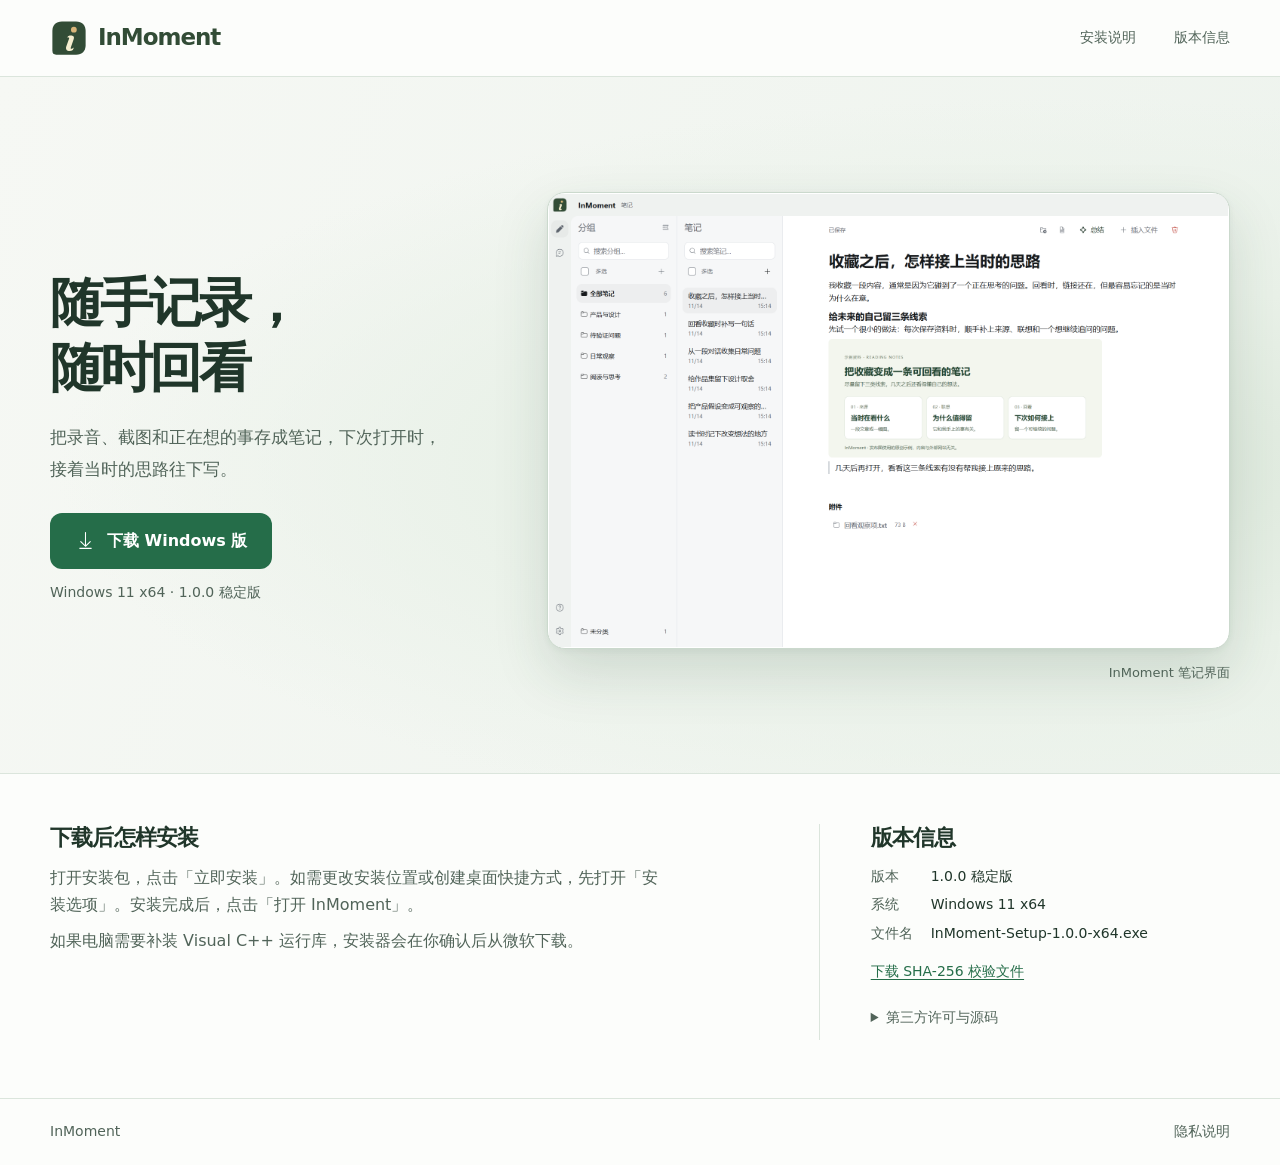
==== index.html @ 8eb2bcdb "Publish InMoment download site for 1.0.0" ====
<!doctype html>
<html lang="zh-CN">
<head>
  <meta charset="utf-8">
  <meta name="viewport" content="width=device-width, initial-scale=1">
  <meta name="color-scheme" content="light">
  <meta name="description" content="下载适用于 Windows 11 x64 的 InMoment。把录音和截图存成笔记，随时回看。">
  <title>下载 InMoment</title>
  <link rel="icon" href="./assets/icon.svg" type="image/svg+xml">
  <link rel="stylesheet" href="./style.css">
</head>
<body>
  <a class="skip-link" href="#main">跳到主要内容</a>
  <header class="top">
    <div class="wrap top-inner">
      <a class="brand" href="./" aria-label="InMoment 下载页"><img src="./assets/icon.svg" alt="" width="38" height="38">InMoment</a>
      <nav aria-label="主导航">
        <a href="#install">安装说明</a>
        <a href="#release">版本信息</a>
      </nav>
    </div>
  </header>
  <main id="main">
    <section class="hero" aria-labelledby="hero-title">
      <div class="wrap hero-inner">
        <div>
          <h1 id="hero-title" class="headline"><span>随手记录，</span><span>随时回看</span></h1>
          <p class="intro">把录音、截图和正在想的事存成笔记，下次打开时，接着当时的思路往下写。</p>
          <a class="download" href="https://github.com/ienqI/InMoment/releases/download/v1.0.0/InMoment-Setup-1.0.0-x64.exe" download>
            <img src="./assets/download.svg" alt="" width="21" height="21">下载 Windows 版
          </a>
          <p class="requirements">Windows 11 x64 · 1.0.0 稳定版</p>
        </div>
        <figure class="product">
          <div class="product-window">
            <img src="./assets/record-detail.png" alt="InMoment 的笔记界面，左侧显示分组和笔记列表，右侧显示笔记正文、图片和附件" width="1800" height="1200">
          </div>
          <figcaption>InMoment 笔记界面</figcaption>
        </figure>
      </div>
    </section>
    <div class="wrap details">
      <section id="install">
        <h2>下载后怎样安装</h2>
        <p>打开安装包，点击「立即安装」。如需更改安装位置或创建桌面快捷方式，先打开「安装选项」。安装完成后，点击「打开 InMoment」。</p>
        <p>如果电脑需要补装 Visual C++ 运行库，安装器会在你确认后从微软下载。</p>
      </section>
      <section class="release" id="release">
        <h2>版本信息</h2>
        <dl>
          <dt>版本</dt><dd>1.0.0 稳定版</dd>
          <dt>系统</dt><dd>Windows 11 x64</dd>
          <dt>文件名</dt><dd>InMoment-Setup-1.0.0-x64.exe</dd>
        </dl>
        <a class="text-link checksum" href="https://github.com/ienqI/InMoment/releases/download/v1.0.0/InMoment-Setup-1.0.0-x64.exe.sha256" download>下载 SHA-256 校验文件</a>
        <details class="source-downloads">
          <summary>第三方许可与源码</summary>
          <p>随软件分发的依赖沿用现有版本，对应文件保留原发布名称。</p>
          <ul>
            <li><a class="text-link" href="https://github.com/ienqI/InMoment/releases/download/v0.14.31-installer/InMoment-0.14.31-third-party-notices.zip" download>第三方许可与声明</a></li>
            <li><a class="text-link" href="https://github.com/ienqI/InMoment/releases/download/v0.14.31-installer/InMoment-0.14.31-ocr-corresponding-source.zip" download>OCR 随附库对应源码</a></li>
            <li><a class="text-link" href="https://github.com/ienqI/InMoment/releases/download/v0.14.31-installer/InMoment-0.14.31-electron-ffmpeg-source.zip" download>Electron 内 FFmpeg 对应源码</a></li>
            <li><a class="text-link" href="https://github.com/ienqI/InMoment/releases/download/v0.14.31-installer/InMoment-third-party-sources.zip" download>sharp / libvips 对应源码</a></li>
            <li><a class="text-link" href="https://github.com/ienqI/InMoment/releases/download/v0.14.31-installer/InMoment-0.14.31-canvas-source.zip" download>PDF Canvas 源码与许可</a></li>
            <li><a class="text-link" href="https://github.com/ienqI/InMoment/releases/download/v0.14.31-installer/InMoment-0.14.31-liberation-font-source.zip" download>PDF Liberation Sans 字体源码</a></li>
            <li><a class="text-link" href="https://github.com/ienqI/InMoment/releases/download/v0.14.31-installer/InMoment-0.14.31-ocr-geos-source.zip" download>OCR 内 GEOS 源码</a></li>
            <li><a class="text-link" href="https://github.com/ienqI/InMoment/releases/download/v0.14.31-installer/InMoment-0.14.31-ocr-openblas-source.zip" download>OCR 内 OpenBLAS 源码与构建记录</a></li>
          </ul>
        </details>
      </section>
    </div>
  </main>
  <footer><div class="wrap foot-inner"><span>InMoment</span><a href="./privacy.html">隐私说明</a></div></footer>
</body>
</html>
---- style.css ----
:root {
  --ink: #20362a;
  --muted: #516459;
  --brand: #324c36;
  --action: #256d49;
  --action-hover: #1e5e3e;
  --paper: #fcfdfb;
  --line: #dbe5dc;
  --wash: #eff3ef;
  font: 100%/1.65 "Microsoft YaHei UI", "Microsoft YaHei", "PingFang SC", system-ui, sans-serif;
  color: var(--ink);
  background: var(--paper);
}

*, *::before, *::after { box-sizing: border-box; }
body { margin: 0; }
a { color: inherit; text-decoration: none; }
a:focus-visible { outline: 2px solid var(--action); outline-offset: 5px; }
.skip-link { position: absolute; top: 12px; left: 12px; z-index: 1; padding: 10px 16px; border-radius: 8px; background: var(--paper); }
.skip-link:not(:focus) { clip-path: inset(50%); }
.wrap { width: min(100% - 6.25rem, 84.375rem); margin-inline: auto; }
.top { border-bottom: 1px solid var(--line); }
.top-inner { display: flex; min-height: 76px; align-items: center; justify-content: space-between; gap: 24px; }
.brand { display: inline-flex; align-items: center; gap: 10px; color: var(--brand); font-size: 1.4375rem; font-weight: 720; letter-spacing: -.045em; }
.brand img { display: block; }
.top nav { display: flex; gap: clamp(14px, 3vw, 42px); color: var(--muted); font-size: .875rem; }
.top nav a { display: grid; min-height: 44px; align-items: center; white-space: nowrap; }
.top nav a:hover, .top nav a[aria-current="page"], footer a:hover { color: var(--action); }
.text-link { color: var(--action); text-decoration: underline; text-underline-offset: .2em; }
.text-link:hover { color: var(--action-hover); }

.hero {
  background: radial-gradient(ellipse at 83% 56%, #dce8db 0, #e9f1e8 34%, transparent 67%), linear-gradient(110deg, #f6f8f4, #edf3ed);
  border-bottom: 1px solid var(--line);
}
.hero-inner {
  display: grid;
  grid-template-columns: minmax(18.75rem, .82fr) minmax(0, 1.3fr);
  align-items: center;
  gap: clamp(2.8125rem, 5.2vw, 5.25rem);
  padding-block: clamp(4.5rem, 9vw, 7.75rem) clamp(4rem, 7vw, 6.25rem);
}
.headline { margin: 0; font-size: clamp(2.6875rem, 4.14vw, 4.375rem); font-weight: 720; line-height: 1.22; letter-spacing: -.062em; }
.headline span { display: block; }
.intro { max-width: 23em; margin: 22px 0 28px; color: var(--muted); font-size: clamp(1rem, 1.35vw, 1.1875rem); line-height: 1.8; }
.download {
  display: inline-flex;
  min-height: 56px;
  align-items: center;
  justify-content: center;
  gap: 11px;
  padding: 14px 24px;
  border: 1px solid transparent;
  border-radius: 12px;
  background: var(--action);
  color: #fff;
  font-weight: 650;
  text-align: center;
  transition: background-color 120ms ease;
}
.download:hover { background: var(--action-hover); }
.download img { filter: brightness(0) invert(1); }
.requirements { margin: 12px 0 0; color: var(--muted); font-size: .875rem; }
.product { min-width: 0; margin: 0; }
.product-window { overflow: hidden; padding: 1px; border: 1px solid #cbd9cd; border-radius: 18px; background: #fff; box-shadow: 0 24px 54px #254d3426, 0 2px 6px #254d340e; }
.product-window img { display: block; width: 100%; height: auto; }
.product figcaption { margin-top: 13px; color: var(--muted); text-align: right; font-size: .8125rem; }

.details { display: grid; grid-template-columns: minmax(0, 1.32fr) minmax(0, .8fr); gap: clamp(2rem, 7vw, 7rem); padding-block: 50px 58px; }
.details section, .privacy-content section { scroll-margin-top: 24px; }
.details h2, .privacy-content h2 { margin: 0 0 13px; font-size: 1.375rem; font-weight: 650; line-height: 1.3; letter-spacing: -.035em; }
.details p { max-width: 38em; margin: 0; color: var(--muted); }
.details p + p { margin-top: 10px; }
.release { padding-inline-start: clamp(1.25rem, 4vw, 3.625rem); border-inline-start: 1px solid var(--line); }
.release dl { display: grid; grid-template-columns: max-content minmax(0, 1fr); gap: 5px 18px; margin: 0; font-size: .875rem; }
.release dt { color: var(--muted); }
.release dd { margin: 0; overflow-wrap: anywhere; }
.checksum { display: inline-flex; min-height: 44px; align-items: center; margin-top: 5px; font-size: .875rem; }
.source-downloads { margin-top: 2px; font-size: .875rem; }
.source-downloads summary { min-height: 44px; width: fit-content; padding-block: 10px; color: var(--muted); cursor: pointer; }
.source-downloads summary:hover { color: var(--action); }
.source-downloads summary:focus-visible { outline: 2px solid var(--action); outline-offset: 4px; }
.source-downloads p { margin: 4px 0 12px; }
.source-downloads ul { display: grid; gap: 8px; margin: 0; padding-inline-start: 1.25em; }

.privacy-hero { padding-block: clamp(2.75rem, 7vw, 6rem); border-bottom: 1px solid var(--line); background: var(--wash); }
.privacy-hero h1 { margin: 0; font-size: clamp(2.25rem, 4vw, 4rem); font-weight: 720; line-height: 1.25; letter-spacing: -.048em; }
.privacy-hero p { max-width: 36em; margin: 18px 0 0; color: var(--muted); font-size: clamp(1rem, 1.55vw, 1.25rem); line-height: 1.85; }
.privacy-layout { display: grid; grid-template-columns: minmax(9rem, 13rem) minmax(0, 46rem); align-items: start; gap: clamp(1.75rem, 7vw, 6.375rem); padding-block: 54px 74px; }
.privacy-nav { position: sticky; top: 24px; display: grid; border-inline-start: 1px solid var(--line); }
.privacy-nav a { display: flex; min-height: 44px; align-items: center; padding-inline: 15px; color: var(--muted); font-size: .9375rem; }
.privacy-nav a:hover { background: var(--wash); color: var(--action); }
.privacy-content section + section { margin-top: 34px; padding-top: 34px; border-top: 1px solid var(--line); }
.privacy-content h2 { font-size: clamp(1.375rem, 2.2vw, 1.875rem); }
.privacy-content h3 { margin: 24px 0 7px; font-size: 1.0625rem; }
.privacy-content p { margin: 0 0 12px; color: var(--muted); line-height: 1.85; }
.privacy-content p:last-child { margin-bottom: 0; }
.privacy-content .text-link { display: inline-flex; min-height: 44px; align-items: center; }

footer { border-top: 1px solid var(--line); color: var(--muted); font-size: .875rem; }
.foot-inner { display: flex; min-height: 66px; justify-content: space-between; align-items: center; gap: 18px; }
footer a { display: inline-flex; min-height: 44px; align-items: center; }

@media (max-width: 980px) {
  .wrap { width: calc(100% - 4rem); }
  .hero-inner { grid-template-columns: minmax(14.6875rem, .82fr) minmax(0, 1.3fr); gap: 30px; padding-block: 68px 55px; }
  .headline { font-size: clamp(2.3125rem, 5vw, 3.125rem); }
}

@media (max-width: 700px) {
  .wrap { width: calc(100% - 2.25rem); }
  .top-inner { min-height: 64px; flex-wrap: wrap; gap: 0 12px; }
  .brand { gap: 6px; font-size: 1.25rem; }
  .brand img { width: 33px; height: 33px; }
  .hero-inner { grid-template-columns: minmax(0, 1fr); gap: 31px; padding-block: 44px 31px; }
  .headline { font-size: clamp(2.125rem, 8.4vw, 3.375rem); }
  .headline span { display: inline-block; }
  .intro { margin: 13px 0 20px; }
  .download { min-height: 50px; }
  .product-window { border-radius: 12px; }
  .product figcaption { margin-top: 8px; }
  .details { grid-template-columns: minmax(0, 1fr); gap: 26px; padding-block: 31px 34px; }
  .release { padding: 22px 0 0; border: 0; border-top: 1px solid var(--line); }
  .privacy-layout { grid-template-columns: minmax(0, 1fr); gap: 24px; padding-block: 24px 40px; }
  .privacy-nav { position: static; display: flex; flex-wrap: wrap; gap: 0 14px; padding-bottom: 8px; border: 0; border-bottom: 1px solid var(--line); }
  .privacy-nav a { padding-inline: 0; }
  .privacy-content section + section { margin-top: 26px; padding-top: 26px; }
}

@media (max-width: 414px) {
  .wrap { width: calc(100% - 2rem); }
  .top-inner { gap: 0 10px; }
  .brand { font-size: 1.125rem; }
  .brand img { width: 30px; height: 30px; }
  .top nav { gap: 10px; }
}

@media (prefers-reduced-motion: reduce) {
  .download { transition: none; }
}
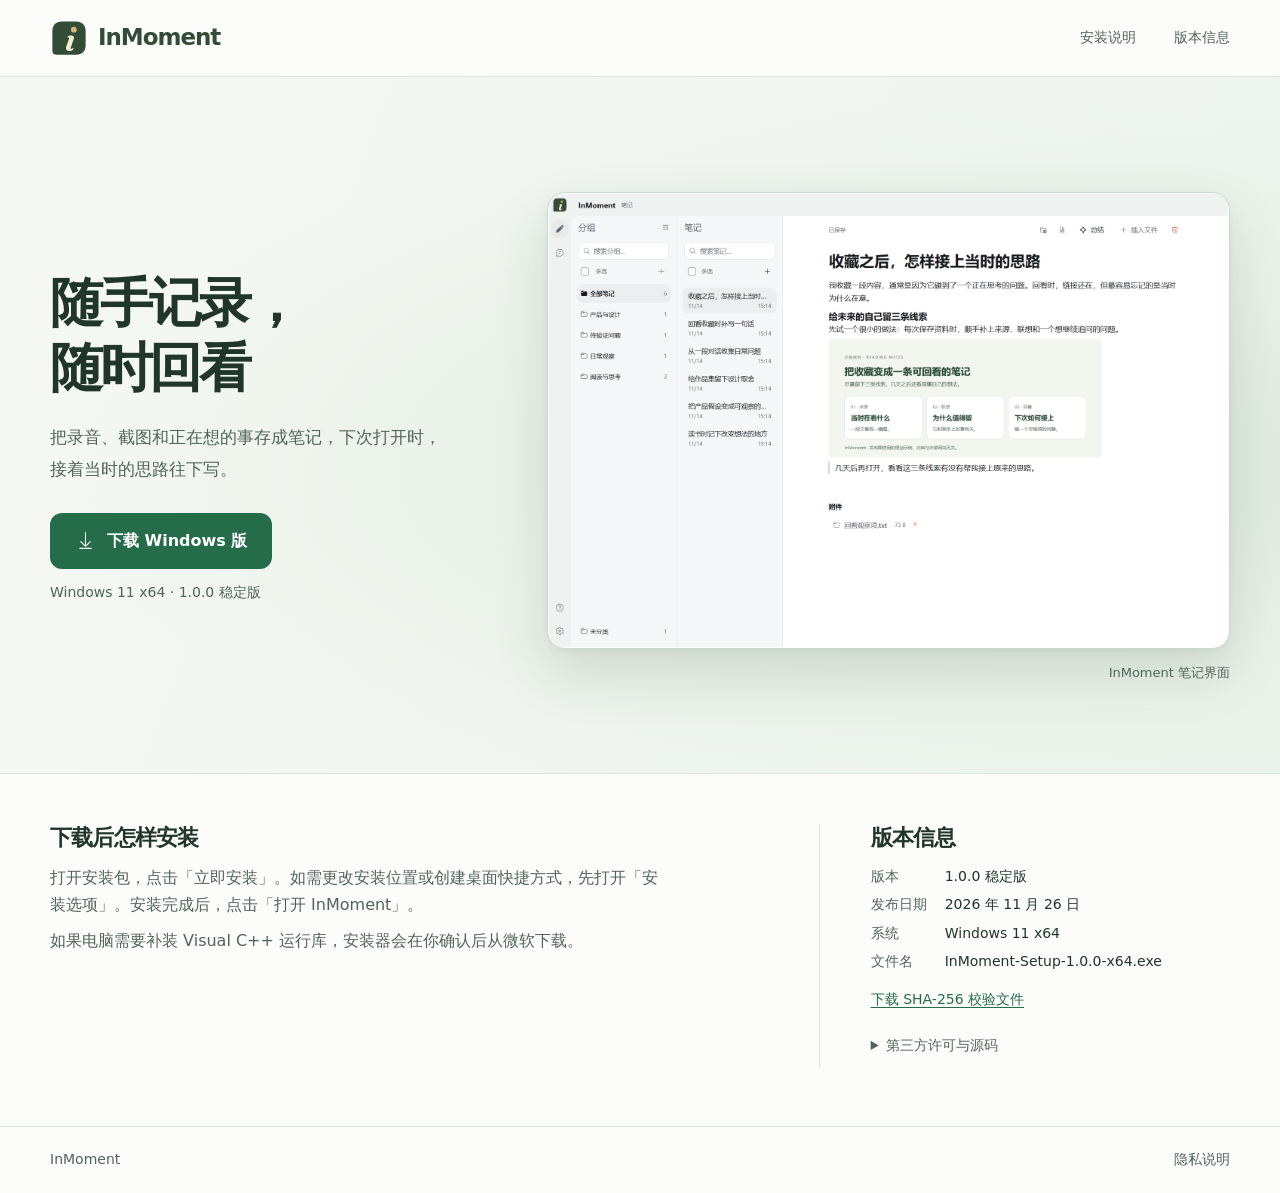
==== commit a782566c: "Refresh InMoment 1.0.0 release date and feedback privacy" ====
--- a/index.html
+++ b/index.html
@@ -49,6 +49,7 @@
         <h2>版本信息</h2>
         <dl>
           <dt>版本</dt><dd>1.0.0 稳定版</dd>
+          <dt>发布日期</dt><dd><time datetime="2026-11-26">2026 年 11 月 26 日</time></dd>
           <dt>系统</dt><dd>Windows 11 x64</dd>
           <dt>文件名</dt><dd>InMoment-Setup-1.0.0-x64.exe</dd>
         </dl>
